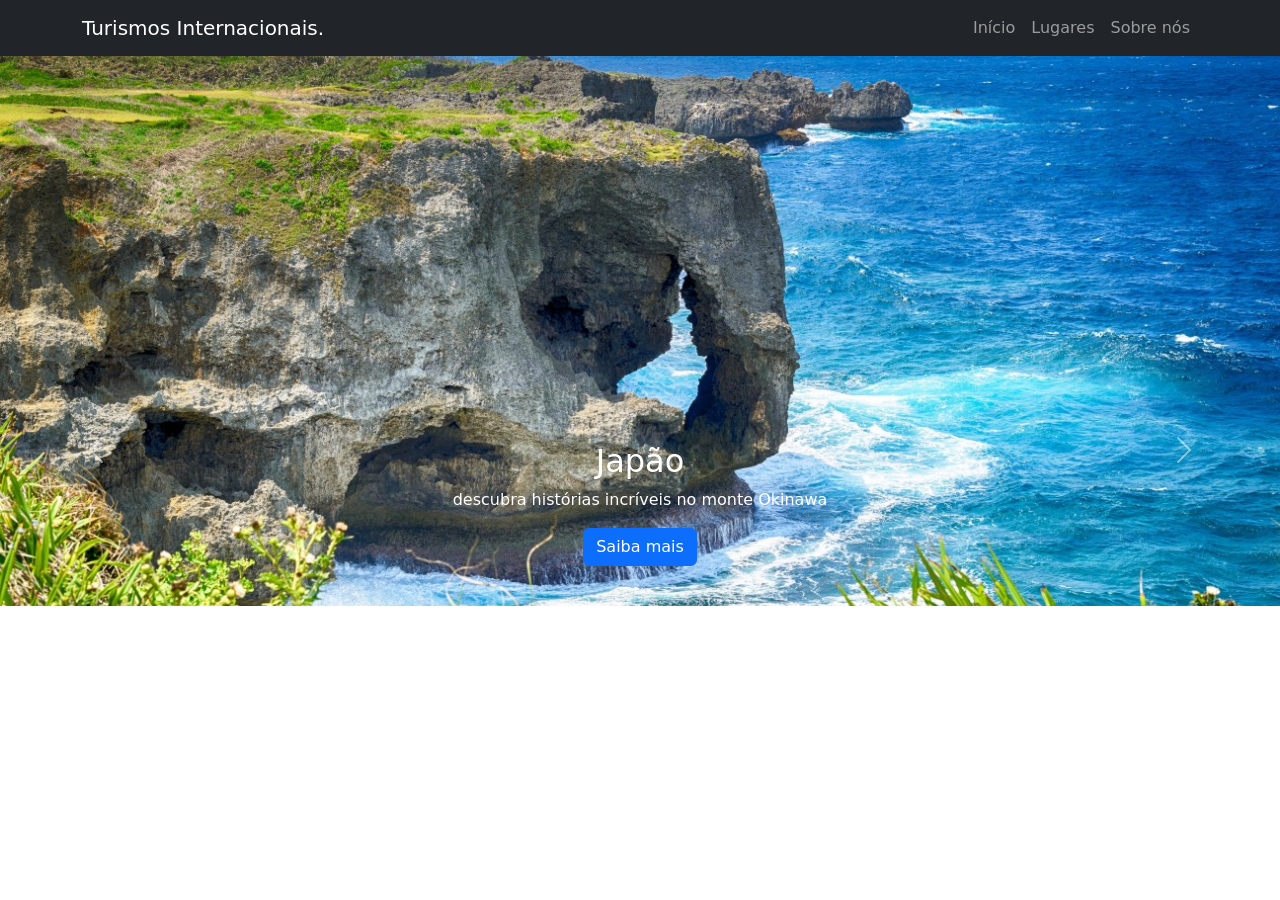
==== projeto_turismo/index.html @ 5c7c0083 "enviando arquivos dos projetos" ====
<!DOCTYPE html>
<html lang="pt-br">
<head>
  <meta charset="UTF-8">
  <meta name="viewport" content="width=device-width, initial-scale=1.0">
  <title>Turismo</title>
</head>
<link href="https://cdn.jsdelivr.net/npm/bootstrap@5.3.3/dist/css/bootstrap.min.css"rel="stylesheet">
<link rel="stylesheet" href="style.css">

<body>
  <nav class="navbar navbar-expand-lg
bg-dark navbar-dark">

<div class="container">

<a class="navbar-brand" href="#">

Turismos Internacionais.

</a>

<div class="navbar-nav ms-auto">

<a class="nav-link" href="#">

Início</a>

<a class="nav-link" href="#">

Lugares</a>

<a class="nav-link" href="#">

Sobre nós</a>

</div>

</div>

</nav>

<div id="carouselTurismo"

class="carousel slide" data-bs-ride="carousel">

<div class="carousel-inner"></div>

<div class="carousel-item active">

<img src="frontend/img/japao.jpg" class="d-block w-100"
alt="Destino turístico" style="height: 550px; width: 550px; object-fit: cover;">

<div class="carousel-caption">

<h2>Japão</h2>

<p>descubra histórias incríveis no monte Okinawa</p>

<button class="btn btn-primary">

Saiba mais

</button>

</div>

</div>


<div class="carousel-item">

  <img src="frontend/img/africa-do-sul.jpg" style="height: 550px; width: 550px; object-fit: cover;"
  
  class="d-block w-100">
  
  <div class="carousel-caption">
  
  <h2>Africa do Sul</h2>
  
  <p>Melhores pontos turísticos na África do Sul.</p>
  
  <button class="btn btn-primary">
  
  Saiba mais
  
  </button>
  
  </div>
  
</div>

<div class="carousel-item">

  <img src="frontend/img/marrocos.jpg" style="height: 550px; width: 550px; object-fit: cover;"
  
  class="d-block w-100">
  
  <div class="carousel-caption">
  
  <h2>Marrocos</h2>
  
  <p>Descubra a beleza
  
  das ruas marroquinas.</p>
  
  <button class="btn btn-primary">
  
 Como visitar?
  
  </button>
  
</div>
  
  </div>
</div>
  
</div>

  <button class="carousel-control-prev" type="button"

data-bs-target="#carouselTurismo"

data-bs-slide="prev">

<span class="carousel-control-prev-icon">

</span>

</button>



<button class="carousel-control-next"
type="button"
data-bs-target="#carouselTurismo"
data-bs-slide="next">

<span class="carousel-control-next-icon">

</span>

</button>

<section class="container my-5">
  <h2 class="text-center">
    Conheça os nossos destinos.
  </h2>

  <p class="text-center">
     Encontre lugares inimagináveis.
  </p>

  <div class="row">
    <div class="col-md-4">
      <!--Card 1-->
    </div>
      <div class="col-md-4">
        <!--Card 2-->
      </div>
      <div class="col-md-4">
        <!--Card 3-->
      </div>
  </div>

</section>




  <script src="https://cdn.jsdelivr.net/npm/bootstrap@5.3.3/dist/js/bootstrap.bundle.min.js">

</script>  
</body>
</html>
---- projeto_turismo/style.css ----
body {
    height: 100px;
}

.carousel-item img {
    height: 500px;
    object-fit: cover;
}

.card {
    height: 100%;
    transition: 0.3s;
}
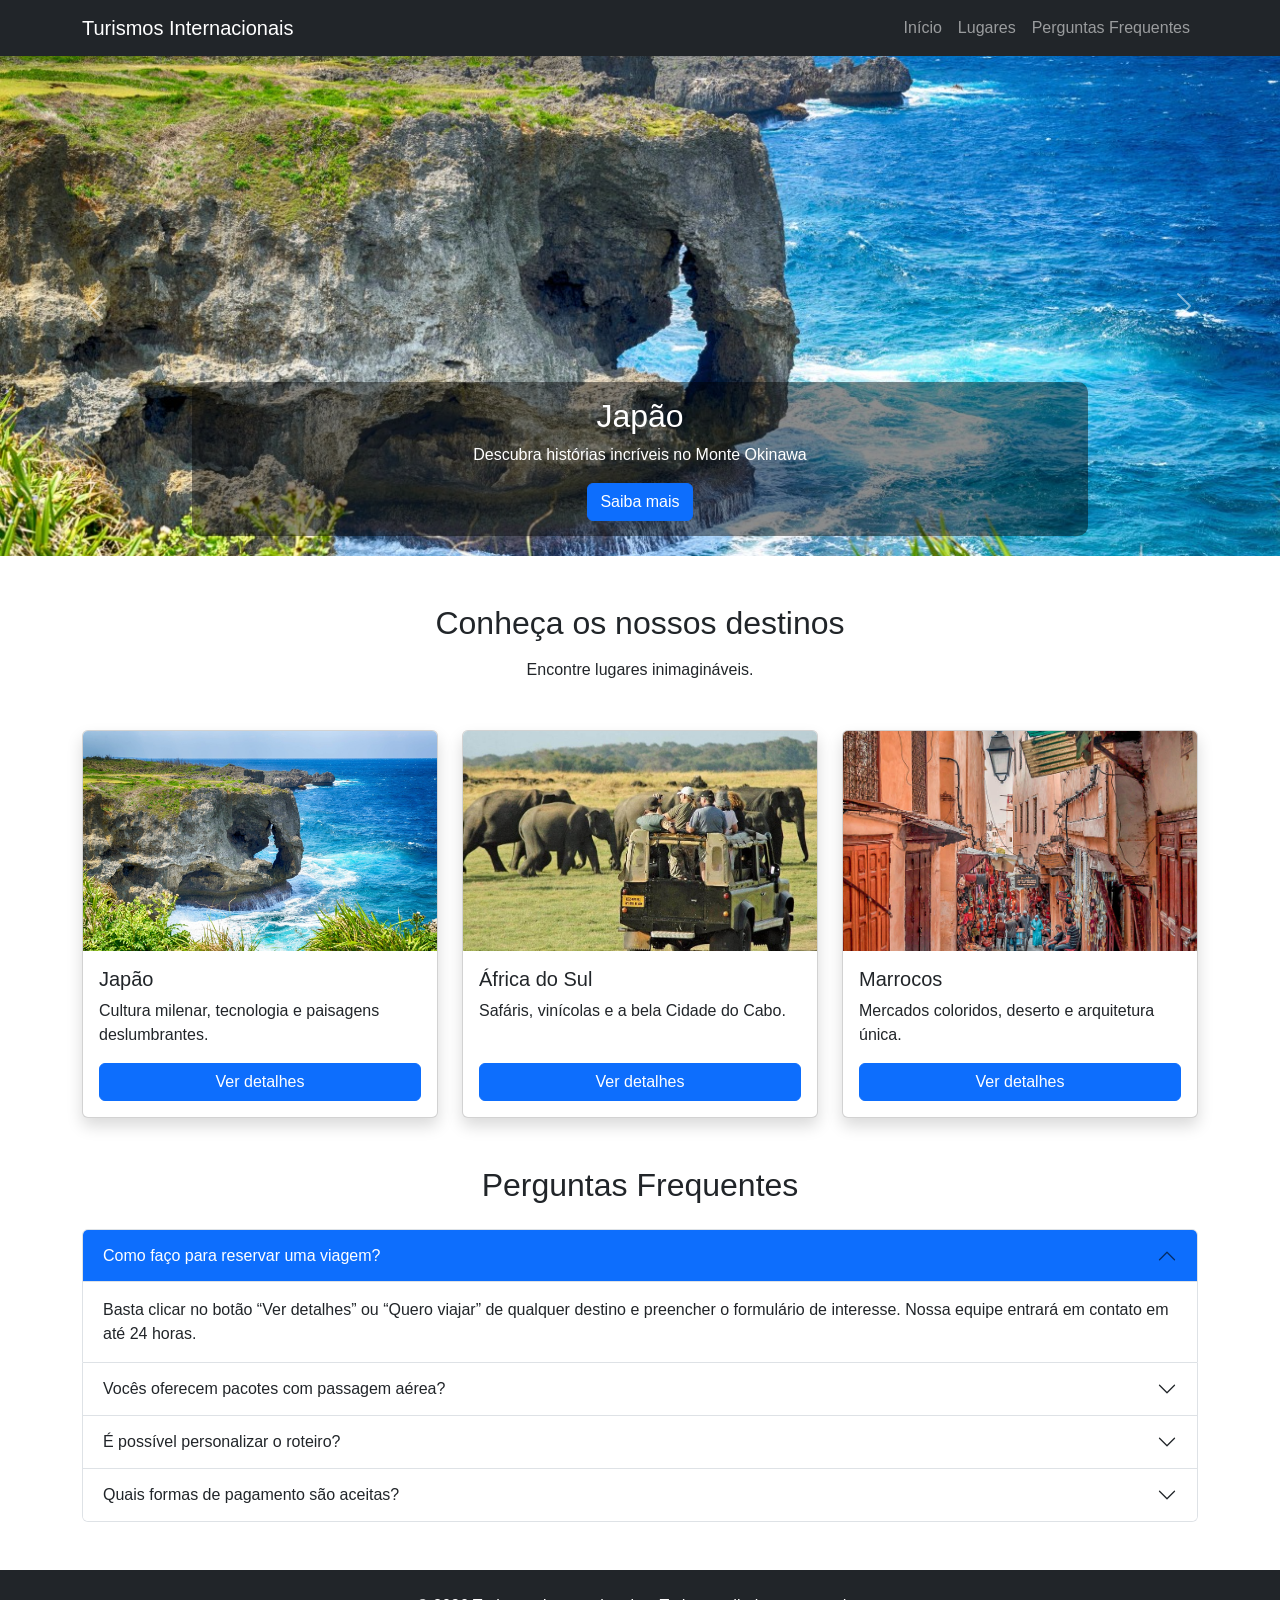
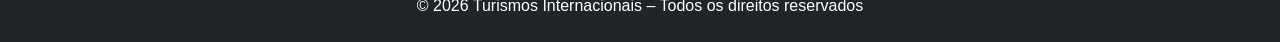
==== commit 60747d53: "Atualização atividade" ====
--- a/projeto_turismo/index.html
+++ b/projeto_turismo/index.html
@@ -3,173 +3,236 @@
 <head>
   <meta charset="UTF-8">
   <meta name="viewport" content="width=device-width, initial-scale=1.0">
-  <title>Turismo</title>
+  <title>Turismos Internacionais</title>
+  <link href="https://cdn.jsdelivr.net/npm/bootstrap@5.3.3/dist/css/bootstrap.min.css" rel="stylesheet">
+  <link rel="stylesheet" href="style.css">
 </head>
-<link href="https://cdn.jsdelivr.net/npm/bootstrap@5.3.3/dist/css/bootstrap.min.css"rel="stylesheet">
-<link rel="stylesheet" href="style.css">
-
 <body>
-  <nav class="navbar navbar-expand-lg
-bg-dark navbar-dark">
-
-<div class="container">
-
-<a class="navbar-brand" href="#">
-
-Turismos Internacionais.
-
-</a>
-
-<div class="navbar-nav ms-auto">
-
-<a class="nav-link" href="#">
-
-Início</a>
-
-<a class="nav-link" href="#">
-
-Lugares</a>
-
-<a class="nav-link" href="#">
-
-Sobre nós</a>
-
-</div>
-
-</div>
-
-</nav>
-
-<div id="carouselTurismo"
-
-class="carousel slide" data-bs-ride="carousel">
-
-<div class="carousel-inner"></div>
-
-<div class="carousel-item active">
-
-<img src="frontend/img/japao.jpg" class="d-block w-100"
-alt="Destino turístico" style="height: 550px; width: 550px; object-fit: cover;">
-
-<div class="carousel-caption">
-
-<h2>Japão</h2>
-
-<p>descubra histórias incríveis no monte Okinawa</p>
-
-<button class="btn btn-primary">
-
-Saiba mais
-
-</button>
-
-</div>
-
-</div>
-
-
-<div class="carousel-item">
-
-  <img src="frontend/img/africa-do-sul.jpg" style="height: 550px; width: 550px; object-fit: cover;"
-  
-  class="d-block w-100">
-  
-  <div class="carousel-caption">
-  
-  <h2>Africa do Sul</h2>
-  
-  <p>Melhores pontos turísticos na África do Sul.</p>
-  
-  <button class="btn btn-primary">
-  
-  Saiba mais
-  
-  </button>
-  
-  </div>
-  
-</div>
-
-<div class="carousel-item">
-
-  <img src="frontend/img/marrocos.jpg" style="height: 550px; width: 550px; object-fit: cover;"
-  
-  class="d-block w-100">
-  
-  <div class="carousel-caption">
-  
-  <h2>Marrocos</h2>
-  
-  <p>Descubra a beleza
-  
-  das ruas marroquinas.</p>
-  
-  <button class="btn btn-primary">
-  
- Como visitar?
-  
-  </button>
-  
-</div>
-  
-  </div>
-</div>
-  
-</div>
-
-  <button class="carousel-control-prev" type="button"
-
-data-bs-target="#carouselTurismo"
-
-data-bs-slide="prev">
-
-<span class="carousel-control-prev-icon">
-
-</span>
-
-</button>
-
-
-
-<button class="carousel-control-next"
-type="button"
-data-bs-target="#carouselTurismo"
-data-bs-slide="next">
-
-<span class="carousel-control-next-icon">
-
-</span>
-
-</button>
-
-<section class="container my-5">
-  <h2 class="text-center">
-    Conheça os nossos destinos.
-  </h2>
-
-  <p class="text-center">
-     Encontre lugares inimagináveis.
-  </p>
-
-  <div class="row">
-    <div class="col-md-4">
-      <!--Card 1-->
-    </div>
+
+  <!-- Navbar -->
+  <nav class="navbar navbar-expand-lg bg-dark navbar-dark">
+    <div class="container">
+      <a class="navbar-brand" href="#">Turismos Internacionais</a>
+      <div class="navbar-nav ms-auto">
+        <a class="nav-link" href="#">Início</a>
+        <a class="nav-link" href="#destinos">Lugares</a>
+        <a class="nav-link" href="#faq">Perguntas Frequentes</a>
+      </div>
+    </div>
+  </nav>
+
+  <!-- Carousel -->
+  <div id="carouselTurismo" class="carousel slide" data-bs-ride="carousel">
+    <div class="carousel-inner">
+      <div class="carousel-item active">
+        <img src="frontend/img/japao.jpg" class="d-block w-100" alt="Japão">
+        <div class="carousel-caption">
+          <h2>Japão</h2>
+          <p>Descubra histórias incríveis no Monte Okinawa</p>
+          <button class="btn btn-primary" data-bs-toggle="modal" data-bs-target="#modalJapao">Saiba mais</button>
+        </div>
+      </div>
+      <div class="carousel-item">
+        <img src="frontend/img/africa-do-sul.jpg" class="d-block w-100" alt="África do Sul">
+        <div class="carousel-caption">
+          <h2>África do Sul</h2>
+          <p>Melhores pontos turísticos na África do Sul</p>
+          <button class="btn btn-primary" data-bs-toggle="modal" data-bs-target="#modalAfrica">Saiba mais</button>
+        </div>
+      </div>
+      <div class="carousel-item">
+        <img src="frontend/img/marrocos.jpg" class="d-block w-100" alt="Marrocos">
+        <div class="carousel-caption">
+          <h2>Marrocos</h2>
+          <p>Descubra a beleza das ruas marroquinas</p>
+          <button class="btn btn-primary" data-bs-toggle="modal" data-bs-target="#modalMarrocos">Como visitar?</button>
+        </div>
+      </div>
+    </div>
+    <button class="carousel-control-prev" type="button" data-bs-target="#carouselTurismo" data-bs-slide="prev">
+      <span class="carousel-control-prev-icon"></span>
+    </button>
+    <button class="carousel-control-next" type="button" data-bs-target="#carouselTurismo" data-bs-slide="next">
+      <span class="carousel-control-next-icon"></span>
+    </button>
+  </div>
+
+  <!-- Destinos (Cards + Modal) -->
+  <section class="container my-5" id="destinos">
+    <h2 class="text-center mb-3">Conheça os nossos destinos</h2>
+    <p class="text-center mb-5">Encontre lugares inimagináveis.</p>
+
+    <div class="row g-4">
+      <!-- Card Japão -->
       <div class="col-md-4">
-        <!--Card 2-->
-      </div>
+        <div class="card h-100 shadow">
+          <img src="frontend/img/japao.jpg" class="card-img-top" alt="Japão" style="height: 220px; object-fit: cover;">
+          <div class="card-body d-flex flex-column">
+            <h5 class="card-title">Japão</h5>
+            <p class="card-text">Cultura milenar, tecnologia e paisagens deslumbrantes.</p>
+            <button class="btn btn-primary mt-auto" data-bs-toggle="modal" data-bs-target="#modalJapao">Ver detalhes</button>
+          </div>
+        </div>
+      </div>
+
+      <!-- Card África do Sul -->
       <div class="col-md-4">
-        <!--Card 3-->
-      </div>
-  </div>
-
-</section>
-
-
-
-
-  <script src="https://cdn.jsdelivr.net/npm/bootstrap@5.3.3/dist/js/bootstrap.bundle.min.js">
-
-</script>  
+        <div class="card h-100 shadow">
+          <img src="frontend/img/africa-do-sul.jpg" class="card-img-top" alt="África do Sul" style="height: 220px; object-fit: cover;">
+          <div class="card-body d-flex flex-column">
+            <h5 class="card-title">África do Sul</h5>
+            <p class="card-text">Safáris, vinícolas e a bela Cidade do Cabo.</p>
+            <button class="btn btn-primary mt-auto" data-bs-toggle="modal" data-bs-target="#modalAfrica">Ver detalhes</button>
+          </div>
+        </div>
+      </div>
+
+      <!-- Card Marrocos -->
+      <div class="col-md-4">
+        <div class="card h-100 shadow">
+          <img src="frontend/img/marrocos.jpg" class="card-img-top" alt="Marrocos" style="height: 220px; object-fit: cover;">
+          <div class="card-body d-flex flex-column">
+            <h5 class="card-title">Marrocos</h5>
+            <p class="card-text">Mercados coloridos, deserto e arquitetura única.</p>
+            <button class="btn btn-primary mt-auto" data-bs-toggle="modal" data-bs-target="#modalMarrocos">Ver detalhes</button>
+          </div>
+        </div>
+      </div>
+    </div>
+  </section>
+
+  <!-- Modais -->
+  <!-- Modal Japão -->
+  <div class="modal fade" id="modalJapao" tabindex="-1">
+    <div class="modal-dialog modal-dialog-centered">
+      <div class="modal-content">
+        <div class="modal-header">
+          <h5 class="modal-title">Japão – Terra do Sol Nascente</h5>
+          <button type="button" class="btn-close" data-bs-dismiss="modal"></button>
+        </div>
+        <div class="modal-body">
+          <p>O Japão mistura tradição e modernidade de forma única. Visite Tóquio, Kyoto, os templos antigos e experimente a culinária autêntica.</p>
+          <ul>
+            <li>Melhor época: março a maio (cerejeiras) ou outubro/novembro</li>
+            <li>Destaques: Monte Fuji, templos de Kyoto, vida noturna de Tóquio</li>
+            <li>Dica: compre o Japan Rail Pass para economizar no transporte</li>
+          </ul>
+        </div>
+        <div class="modal-footer">
+          <button type="button" class="btn btn-secondary" data-bs-dismiss="modal">Fechar</button>
+          <button type="button" class="btn btn-primary">Quero viajar</button>
+        </div>
+      </div>
+    </div>
+  </div>
+
+  <!-- Modal África do Sul -->
+  <div class="modal fade" id="modalAfrica" tabindex="-1">
+    <div class="modal-dialog modal-dialog-centered">
+      <div class="modal-content">
+        <div class="modal-header">
+          <h5 class="modal-title">África do Sul</h5>
+          <button type="button" class="btn-close" data-bs-dismiss="modal"></button>
+        </div>
+        <div class="modal-body">
+          <p>Destino perfeito para quem ama natureza e aventura. Faça safári no Kruger, conheça a Cidade do Cabo e as vinícolas de Stellenbosch.</p>
+          <ul>
+            <li>Melhor época: maio a setembro (inverno seco – ideal para safári)</li>
+            <li>Destaques: Parque Kruger, Table Mountain, Rota dos Vinhos</li>
+            <li>Dica: reserve os lodges com antecedência na alta temporada</li>
+          </ul>
+        </div>
+        <div class="modal-footer">
+          <button type="button" class="btn btn-secondary" data-bs-dismiss="modal">Fechar</button>
+          <button type="button" class="btn btn-primary">Quero viajar</button>
+        </div>
+      </div>
+    </div>
+  </div>
+
+  <!-- Modal Marrocos -->
+  <div class="modal fade" id="modalMarrocos" tabindex="-1">
+    <div class="modal-dialog modal-dialog-centered">
+      <div class="modal-content">
+        <div class="modal-header">
+          <h5 class="modal-title">Marrocos</h5>
+          <button type="button" class="btn-close" data-bs-dismiss="modal"></button>
+        </div>
+        <div class="modal-body">
+          <p>Mergulhe na cultura árabe, nos mercados de Marrakech e nas paisagens do deserto do Saara.</p>
+          <ul>
+            <li>Melhor época: março a maio ou setembro a novembro</li>
+            <li>Destaques: Medina de Fez, deserto do Saara, Chefchaouen (cidade azul)</li>
+            <li>Dica: negocie os preços nos souks (mercados)</li>
+          </ul>
+        </div>
+        <div class="modal-footer">
+          <button type="button" class="btn btn-secondary" data-bs-dismiss="modal">Fechar</button>
+          <button type="button" class="btn btn-primary">Quero viajar</button>
+        </div>
+      </div>
+    </div>
+  </div>
+
+  <!-- FAQ - Accordion -->
+  <section class="container my-5" id="faq">
+    <h2 class="text-center mb-4">Perguntas Frequentes</h2>
+    <div class="accordion" id="accordionFaq">
+      <div class="accordion-item">
+        <h2 class="accordion-header">
+          <button class="accordion-button" type="button" data-bs-toggle="collapse" data-bs-target="#faq1">
+            Como faço para reservar uma viagem?
+          </button>
+        </h2>
+        <div id="faq1" class="accordion-collapse collapse show" data-bs-parent="#accordionFaq">
+          <div class="accordion-body">
+            Basta clicar no botão “Ver detalhes” ou “Quero viajar” de qualquer destino e preencher o formulário de interesse. Nossa equipe entrará em contato em até 24 horas.
+          </div>
+        </div>
+      </div>
+      <div class="accordion-item">
+        <h2 class="accordion-header">
+          <button class="accordion-button collapsed" type="button" data-bs-toggle="collapse" data-bs-target="#faq2">
+            Vocês oferecem pacotes com passagem aérea?
+          </button>
+        </h2>
+        <div id="faq2" class="accordion-collapse collapse" data-bs-parent="#accordionFaq">
+          <div class="accordion-body">
+            Sim! Trabalhamos com os principais fornecedores e conseguimos montar pacotes completos (passagem + hospedagem + transfers).
+          </div>
+        </div>
+      </div>
+      <div class="accordion-item">
+        <h2 class="accordion-header">
+          <button class="accordion-button collapsed" type="button" data-bs-toggle="collapse" data-bs-target="#faq3">
+            É possível personalizar o roteiro?
+          </button>
+        </h2>
+        <div id="faq3" class="accordion-collapse collapse" data-bs-parent="#accordionFaq">
+          <div class="accordion-body">
+            Claro! Todos os roteiros podem ser adaptados de acordo com seus interesses, tempo disponível e orçamento.
+          </div>
+        </div>
+      </div>
+      <div class="accordion-item">
+        <h2 class="accordion-header">
+          <button class="accordion-button collapsed" type="button" data-bs-toggle="collapse" data-bs-target="#faq4">
+            Quais formas de pagamento são aceitas?
+          </button>
+        </h2>
+        <div id="faq4" class="accordion-collapse collapse" data-bs-parent="#accordionFaq">
+          <div class="accordion-body">
+            Aceitamos cartão de crédito (parcelamento em até 10x), PIX e transferência bancária.
+          </div>
+        </div>
+      </div>
+    </div>
+  </section>
+
+  <footer class="bg-dark text-white text-center py-4 mt-5">
+    <p class="mb-0">© 2026 Turismos Internacionais – Todos os direitos reservados</p>
+  </footer>
+
+  <script src="https://cdn.jsdelivr.net/npm/bootstrap@5.3.3/dist/js/bootstrap.bundle.min.js"></script>
 </body>
 </html>
--- a/projeto_turismo/style.css
+++ b/projeto_turismo/style.css
@@ -1,13 +1,29 @@
 body {
-    height: 100px;
+  font-family: 'Segoe UI', Tahoma, Geneva, Verdana, sans-serif;
 }
 
 .carousel-item img {
-    height: 500px;
-    object-fit: cover;
+  height: 500px;
+  object-fit: cover;
 }
 
 .card {
-    height: 100%;
-    transition: 0.3s;
+  height: 100%;
+  transition: transform 0.3s ease, box-shadow 0.3s ease;
+}
+
+.card:hover {
+  transform: translateY(-8px);
+  box-shadow: 0 12px 24px rgba(0,0,0,0.15) !important;
+}
+
+.carousel-caption {
+  background: rgba(0,0,0,0.45);
+  border-radius: 10px;
+  padding: 15px 25px;
+}
+
+.accordion-button:not(.collapsed) {
+  background-color: #0d6efd;
+  color: white;
 }
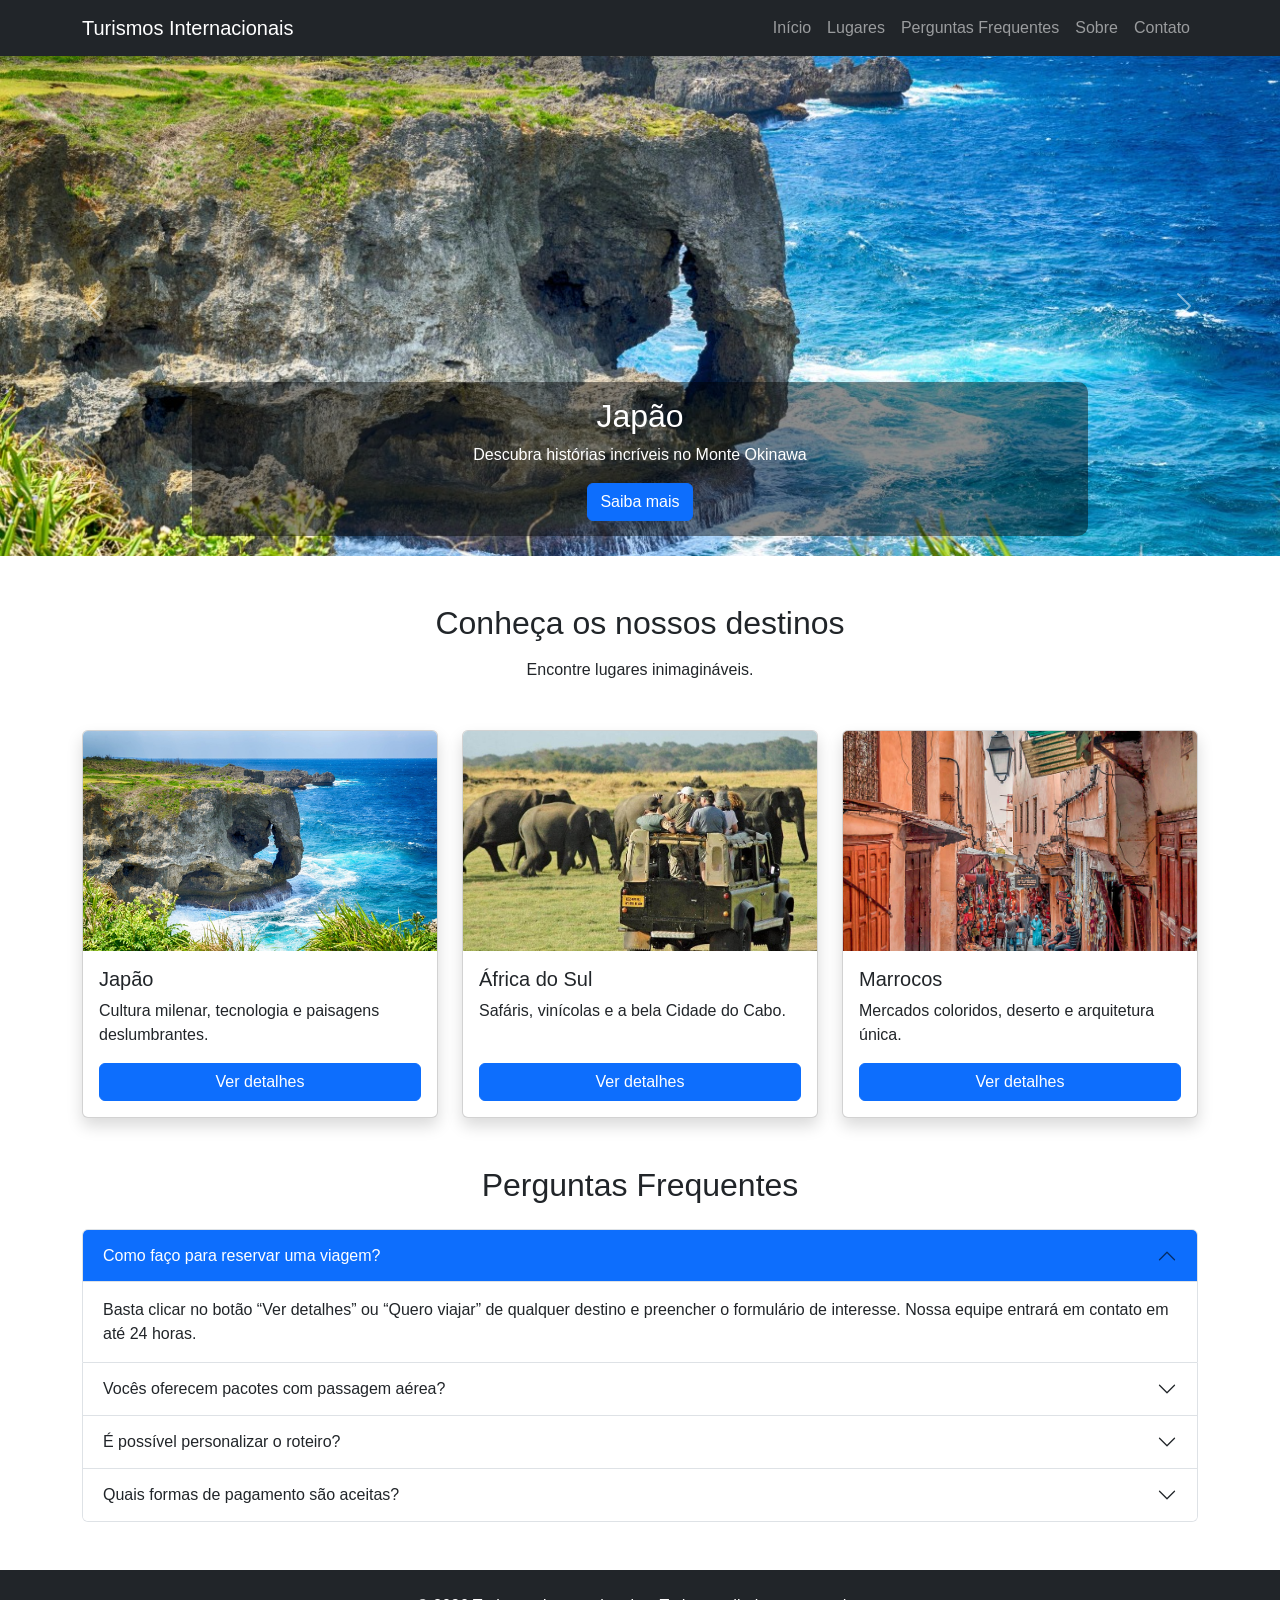
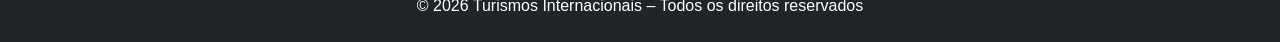
==== commit c313d0b2: "ultimas alterações no projeto" ====
--- a/projeto_turismo/index.html
+++ b/projeto_turismo/index.html
@@ -10,17 +10,18 @@
 <body>
 
   <!-- Navbar -->
-  <nav class="navbar navbar-expand-lg bg-dark navbar-dark">
+    <nav class="navbar navbar-expand-lg bg-dark navbar-dark">
     <div class="container">
-      <a class="navbar-brand" href="#">Turismos Internacionais</a>
+      <a class="navbar-brand" href="index.html">Turismos Internacionais</a>
       <div class="navbar-nav ms-auto">
-        <a class="nav-link" href="#">Início</a>
+        <a class="nav-link" href="index.html">Início</a>
         <a class="nav-link" href="#destinos">Lugares</a>
         <a class="nav-link" href="#faq">Perguntas Frequentes</a>
+        <a class="nav-link" href="sobre.html">Sobre</a>
+        <a class="nav-link" href="contato.html">Contato</a>
       </div>
     </div>
   </nav>
-
   <!-- Carousel -->
   <div id="carouselTurismo" class="carousel slide" data-bs-ride="carousel">
     <div class="carousel-inner">
